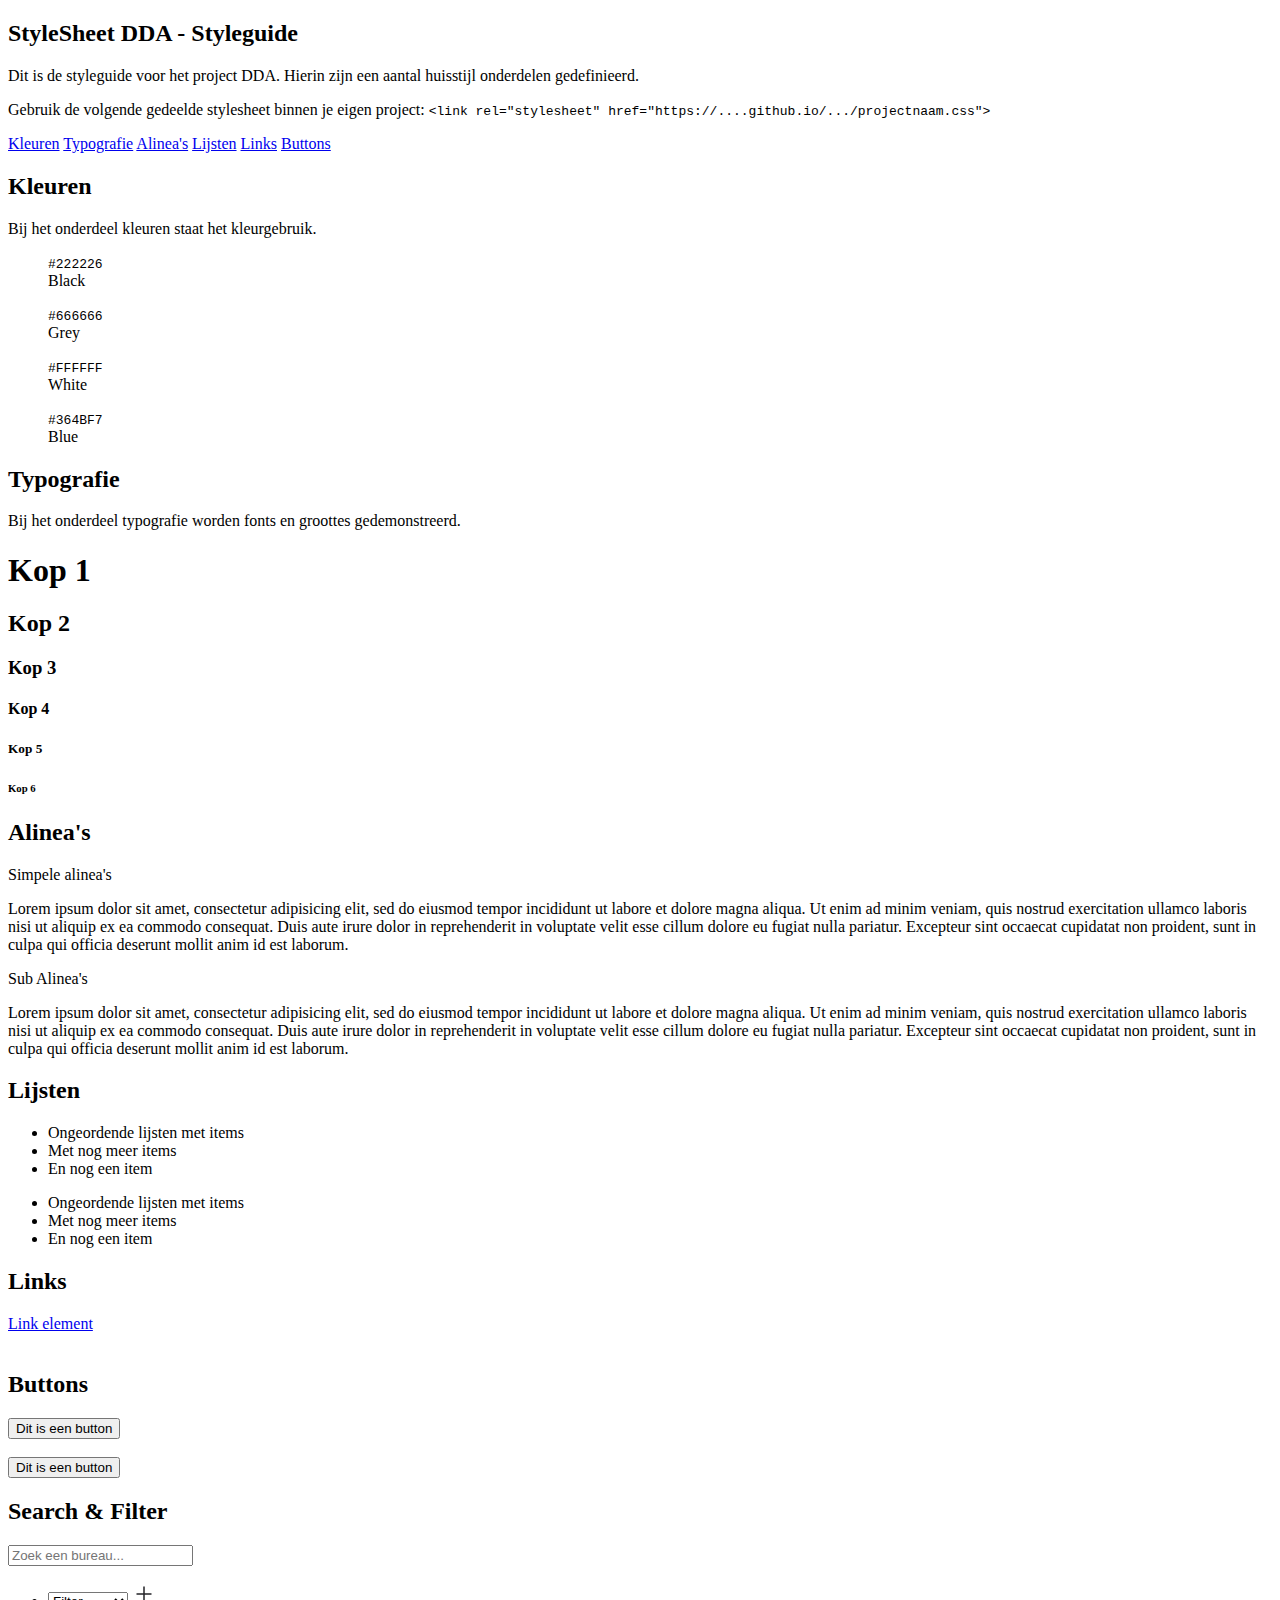
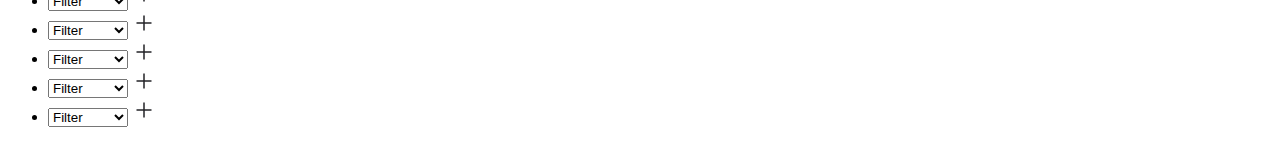
==== DDA.styleguide/styleguide.html @ 4ad400ae "added css en html" ====
<!DOCTYPE html>
<html lang="nl">
  <head>
    <meta charset="utf-8">
    <meta name="viewport" content="width=device-width, initial-scale=1.0">
    <title>StyleSheet DDA - Styleguide</title>
    <link rel="stylesheet" href="DDA.styleguide/styleguide.css">
    <link rel="stylesheet" href="DDA.styleguide/index.css">
    <link rel="preconnect" href="https://fonts.googleapis.com">
    <link rel="preconnect" href="https://fonts.gstatic.com" crossorigin>
    <link href="https://fonts.googleapis.com/css2?family=Archivo:ital,wght@0,100..900;1,100..900&display=swap" rel="stylesheet">    
    <link rel="preconnect" href="https://fonts.googleapis.com">
    <link rel="preconnect" href="https://fonts.gstatic.com" crossorigin>
    <link href="https://fonts.googleapis.com/css2?family=Archivo:ital,wght@0,100..900;1,100..900&family=Martian+Mono:wght@100..800&display=swap" rel="stylesheet">
  </head>
  <body>

    <header>
      <h2>StyleSheet DDA - Styleguide</h2>
      <p>Dit is de styleguide voor het project DDA. Hierin zijn een aantal huisstijl onderdelen gedefinieerd.</p>
      <p>Gebruik de volgende gedeelde stylesheet binnen je eigen project:
        <!-- Pas deze aan zodra deze repository live staat op GitHub Pages -->
        <code>&lt;link rel=&quot;stylesheet&quot; href=&quot;https://....github.io/.../projectnaam.css&quot;&gt;</code>
      </p>
    </header>

    <nav>
      <a href="#kleur">Kleuren</a>
      <a href="#typografie">Typografie</a>
      <a href="#alinea's">Alinea's</a>
      <a href="#lijsten">Lijsten</a>
      <a href="#links">Links</a>
      <a href="#buttons-black">Buttons</a>

      <!-- En eventueel meer categorieën -->
    </nav>


    <section id="kleur">

      <h2>Kleuren</h2>
      <p>Bij het onderdeel kleuren staat het kleurgebruik.</p>

      <figure>
        <code class="color-one">#222226</code>
        <figcaption>Black</figcaption>
      </figure>
      <figure>
        <code class="color-two">#666666</code>
        <figcaption>Grey</figcaption>
      </figure>
      <figure>
        <code class="color-three">#FFFFFF</code>
        <figcaption>White</figcaption>
      </figure>
      <figure>
        <code class="color-four">#364BF7</code>
        <figcaption>Blue</figcaption>
      </figure>

    </section>


    <section id="typografie">

      <h2>Typografie</h2>
      <p>Bij het onderdeel typografie worden fonts en groottes gedemonstreerd.</p>

      <h1 class="h1">Kop 1</h1>
      <h2 class="h2">Kop 2</h2>
      <h3 class="h3">Kop 3</h3>
      <h4 class="h4">Kop 4</h4>
      <h5 class="h5">Kop 5</h5>
      <h6 class="h6">Kop 6</h6>

      <section id="alinea's">
        
        <h2>Alinea's</h2>

      <p class="paragraph">Simpele alinea's</p>
      <p class="paragraph">Lorem ipsum dolor sit amet, consectetur adipisicing elit, sed do eiusmod
      tempor incididunt ut labore et dolore magna aliqua. Ut enim ad minim veniam,
      quis nostrud exercitation ullamco laboris nisi ut aliquip ex ea commodo
      consequat. Duis aute irure dolor in reprehenderit in voluptate velit esse
      cillum dolore eu fugiat nulla pariatur. Excepteur sint occaecat cupidatat non
      proident, sunt in culpa qui officia deserunt mollit anim id est laborum.</p>

      <p class="sub-text">Sub Alinea's</p>
      <p class="sub-text">Lorem ipsum dolor sit amet, consectetur adipisicing elit, sed do eiusmod
      tempor incididunt ut labore et dolore magna aliqua. Ut enim ad minim veniam,
      quis nostrud exercitation ullamco laboris nisi ut aliquip ex ea commodo
      consequat. Duis aute irure dolor in reprehenderit in voluptate velit esse
      cillum dolore eu fugiat nulla pariatur. Excepteur sint occaecat cupidatat non
      proident, sunt in culpa qui officia deserunt mollit anim id est laborum.</p>

      <section id="lijsten">

      <h2>Lijsten</h2>

      <ul class="unordered-lists-links">
        <li>Ongeordende lijsten met items</li>
        <li>Met nog meer items</li>
        <li>En nog een item</li>
      </ul>

      <ul class="unordered-lists-footerlinks">
        <li>Ongeordende lijsten met items</li>
        <li>Met nog meer items</li>
        <li>En nog een item</li>
      </ul>

      <section id="links">

      <h2>Links</h2>


      <a class="primary-cta" href="#">Link element</a><br><br>

    </section>

    <section id="buttons-black">
      <h2>Buttons</h2>
      <button class=buttons-black>Dit is een button</button>
    </section>

    <section id="buttons-blue"><br>
      <button class=buttons-blue>Dit is een button</button>
    </section>

    <h2>Search & Filter</h2>

    <form class="filter">
      <input type="text" id="search-input" placeholder="Zoek een bureau..." onkeyup="filterItems()">
      <ul id="items-list">
        <li>
          <select class="filter-element">
            <option value="">Filter</option>
            <option value="Design">Design</option>
            <option value="Research">Research</option>
          </select>
          <span class="plus-sign">
            <svg width="24" height="24" viewBox="0 0 24 24" fill="none" xmlns="http://www.w3.org/2000/svg">
              <path d="M12 4.5L12 19.5" stroke="#222226" stroke-width="1.5" stroke-miterlimit="4.62023" stroke-linejoin="round"/>
              <path d="M19.5 12L4.5 12" stroke="#222226" stroke-width="1.5" stroke-miterlimit="4.62023" stroke-linejoin="round"/>
            </svg>
          </span>
        </li>


        <li>
          <select class="filter-element">
            <option value="">Filter</option>
            <option value="Design">Design</option>
            <option value="Research">Research</option>
          </select>
          <span class="plus-sign">
            <svg width="24" height="24" viewBox="0 0 24 24" fill="none" xmlns="http://www.w3.org/2000/svg">
              <path d="M12 4.5L12 19.5" stroke="#222226" stroke-width="1.5" stroke-miterlimit="4.62023" stroke-linejoin="round"/>
              <path d="M19.5 12L4.5 12" stroke="#222226" stroke-width="1.5" stroke-miterlimit="4.62023" stroke-linejoin="round"/>
            </svg>
          </span>
        </li>

          <li>
            <select class="filter-element">
              <option value="">Filter</option>
              <option value="Design">Design</option>
              <option value="Research">Research</option>
            </select>
            <span class="plus-sign">
              <svg width="24" height="24" viewBox="0 0 24 24" fill="none" xmlns="http://www.w3.org/2000/svg">
                <path d="M12 4.5L12 19.5" stroke="#222226" stroke-width="1.5" stroke-miterlimit="4.62023" stroke-linejoin="round"/>
                <path d="M19.5 12L4.5 12" stroke="#222226" stroke-width="1.5" stroke-miterlimit="4.62023" stroke-linejoin="round"/>
              </svg>
            </span>
          </li>

          <li>
            <select class="filter-element">
              <option value="">Filter</option>
              <option value="Design">Design</option>
              <option value="Research">Research</option>
            </select>
            <span class="plus-sign">
              <svg width="24" height="24" viewBox="0 0 24 24" fill="none" xmlns="http://www.w3.org/2000/svg">
                <path d="M12 4.5L12 19.5" stroke="#222226" stroke-width="1.5" stroke-miterlimit="4.62023" stroke-linejoin="round"/>
                <path d="M19.5 12L4.5 12" stroke="#222226" stroke-width="1.5" stroke-miterlimit="4.62023" stroke-linejoin="round"/>
              </svg>
            </span>
          </li>

          <li>
            <select class="filter-element">
              <option value="">Filter</option>
              <option value="Design">Design</option>
              <option value="Research">Research</option>
            </select>
            <span class="plus-sign">
              <svg width="24" height="24" viewBox="0 0 24 24" fill="none" xmlns="http://www.w3.org/2000/svg">
                <path d="M12 4.5L12 19.5" stroke="#222226" stroke-width="1.5" stroke-miterlimit="4.62023" stroke-linejoin="round"/>
                <path d="M19.5 12L4.5 12" stroke="#222226" stroke-width="1.5" stroke-miterlimit="4.62023" stroke-linejoin="round"/>
              </svg>
            </span>
          </li>
      </ul>
  </form>



    <!-- En eventueel meer categorieën -->

  </body>
</html>
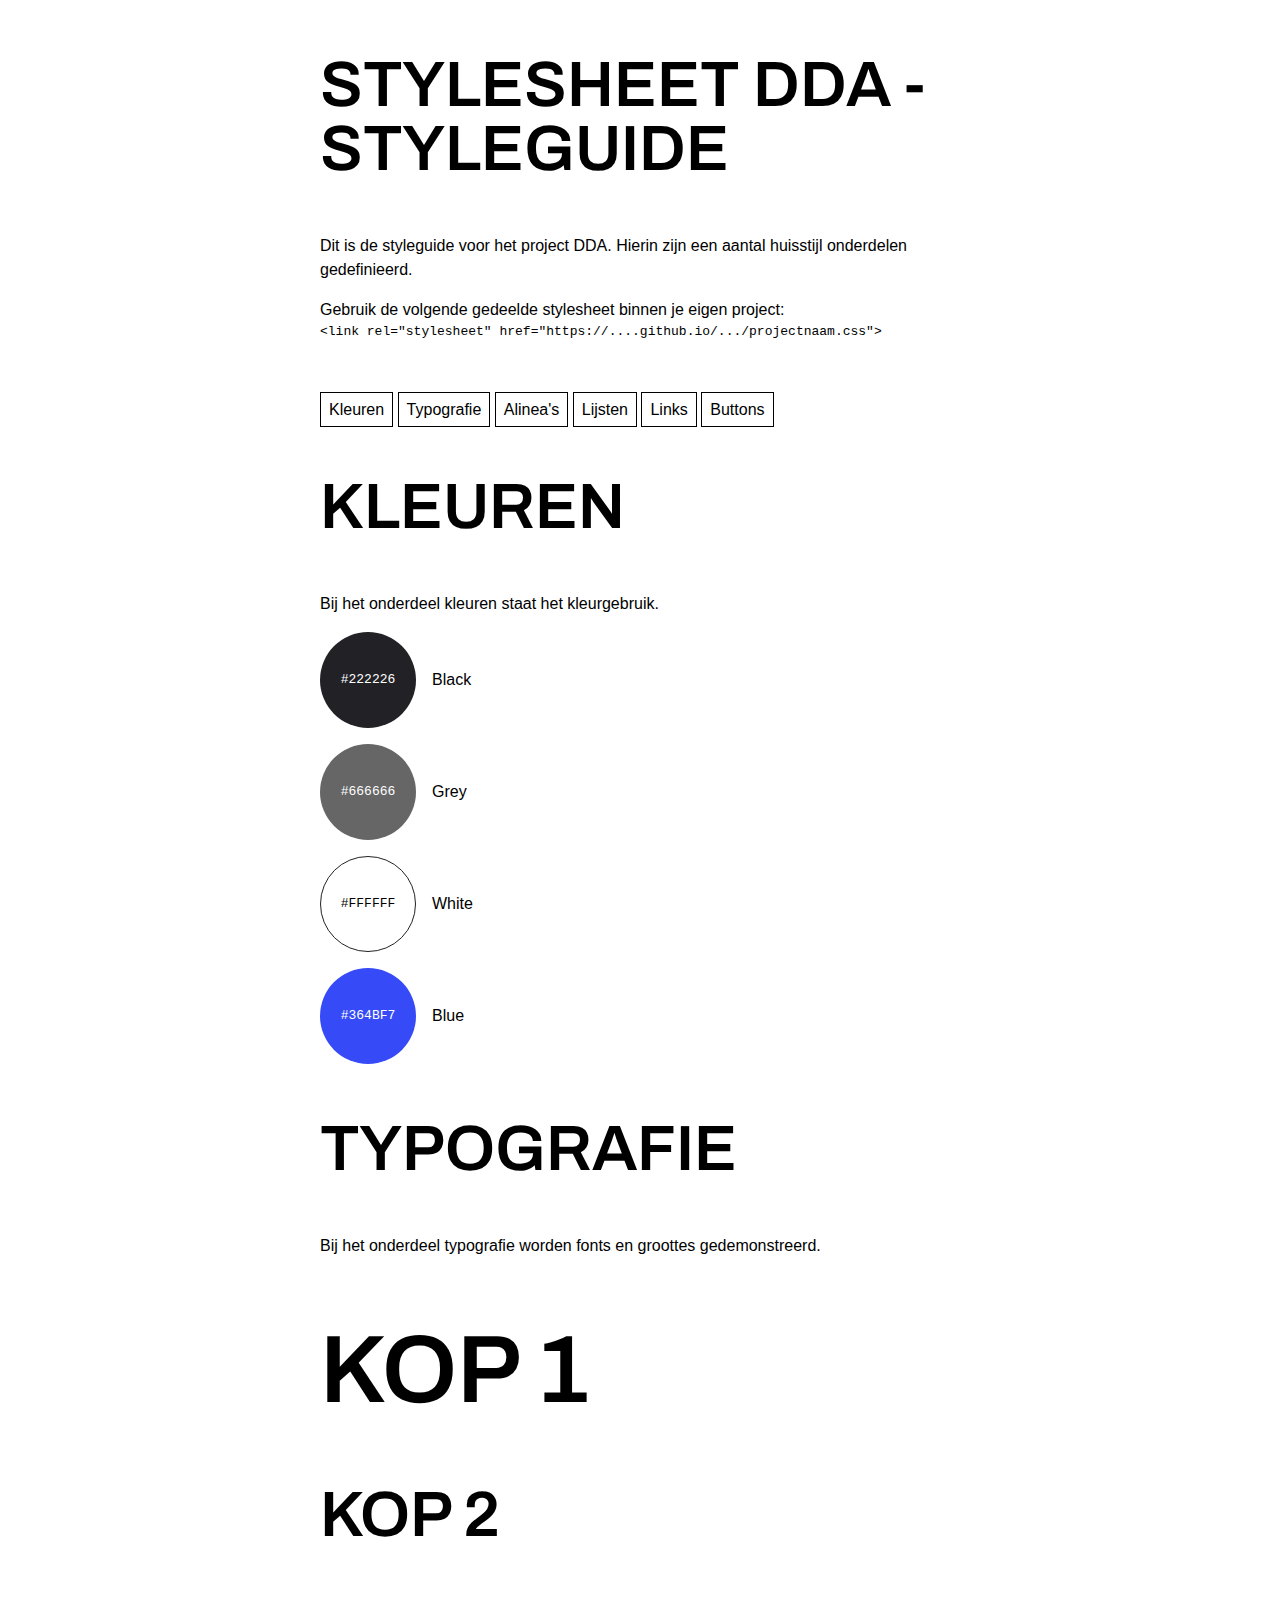
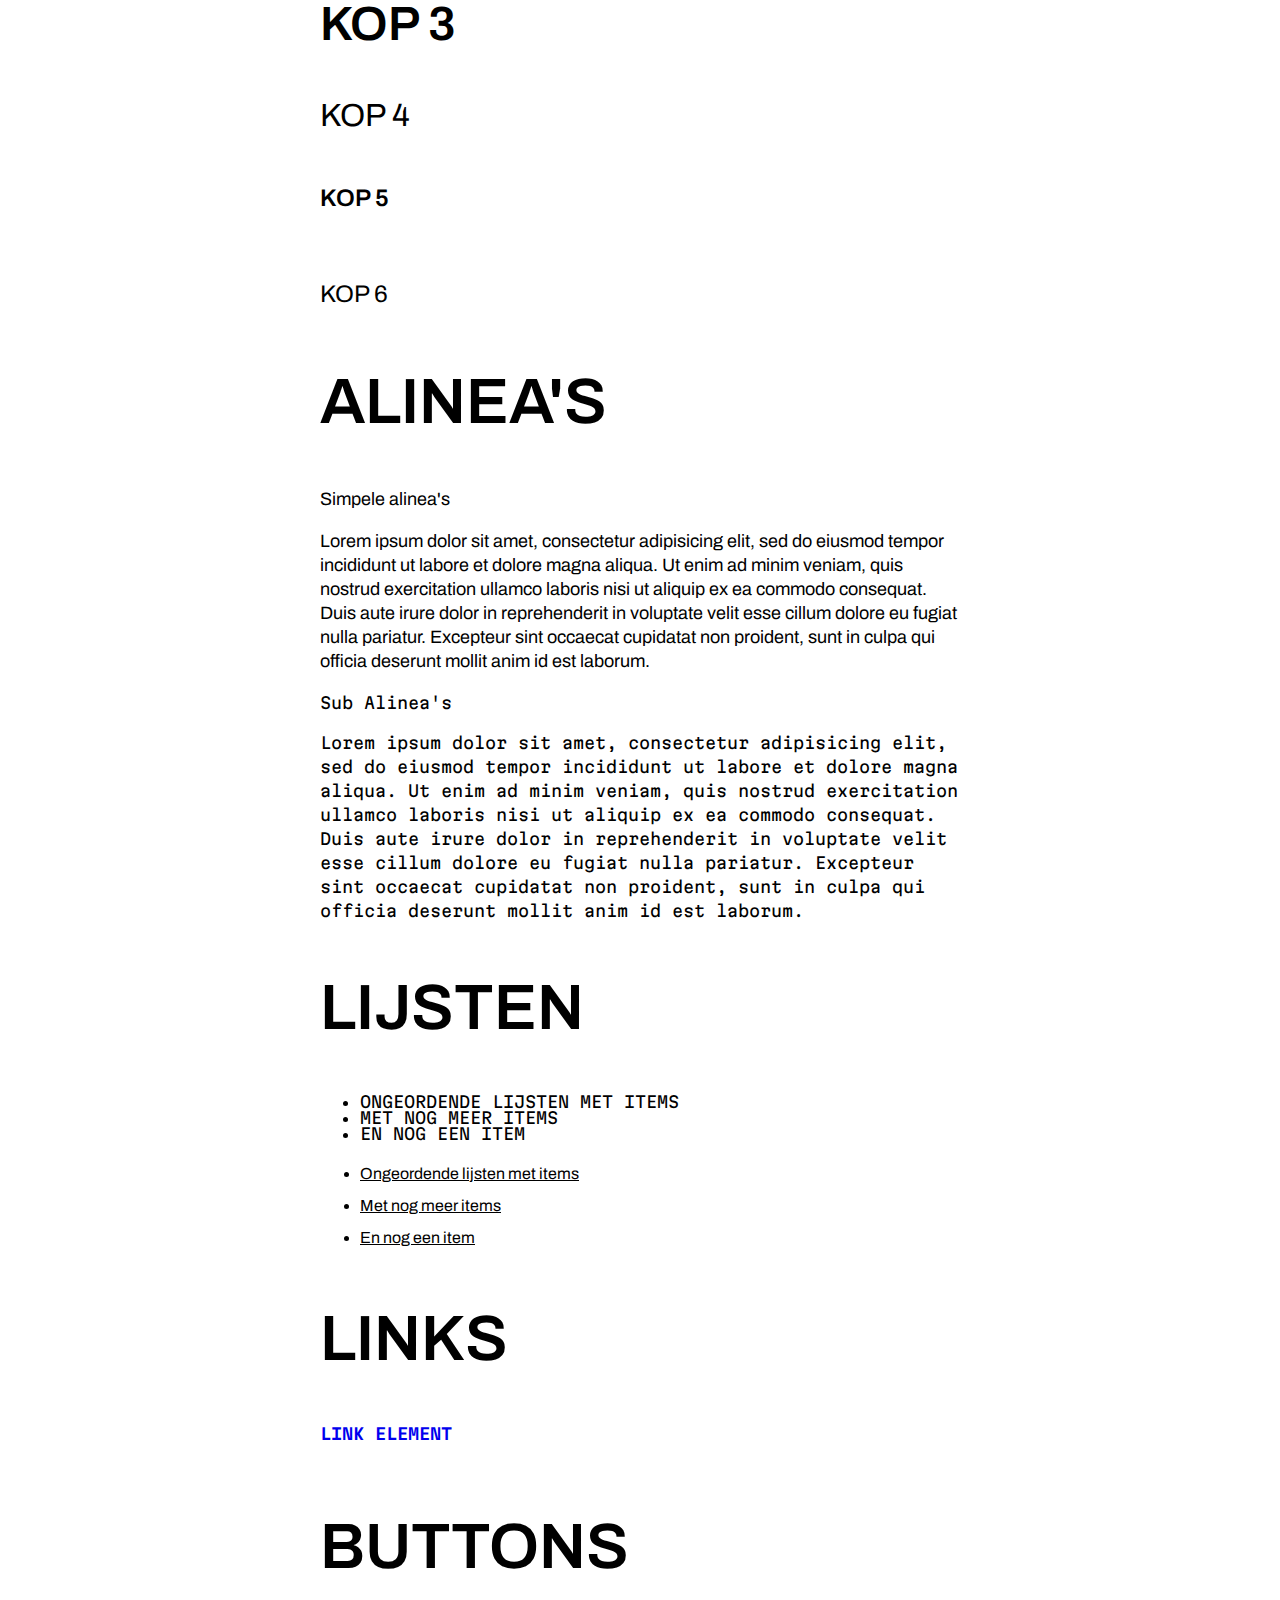
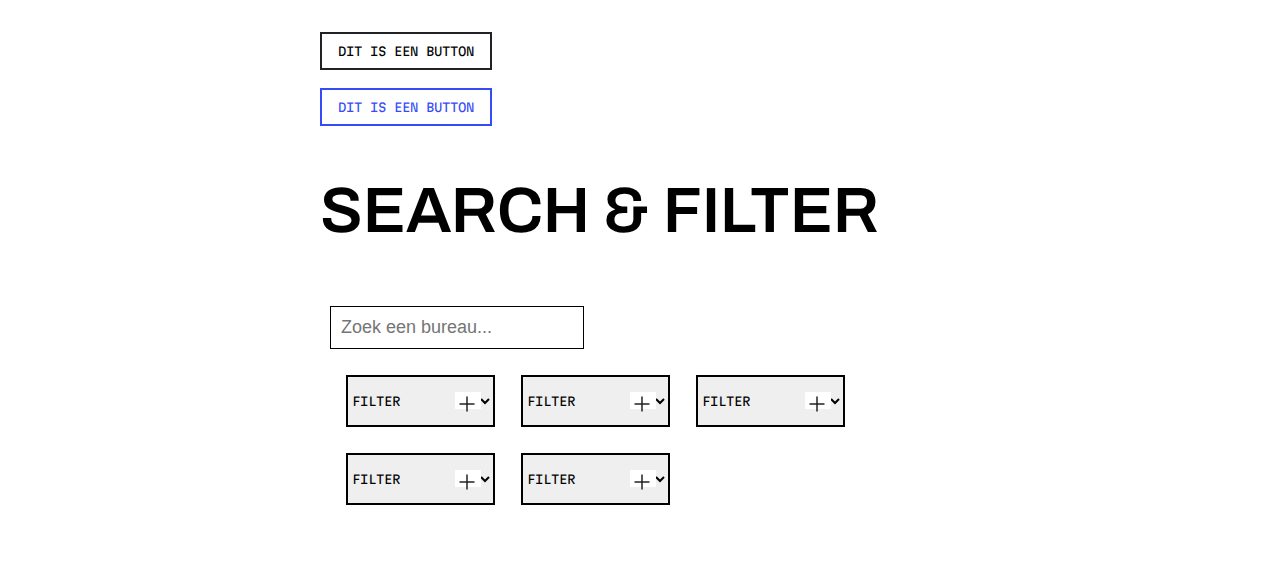
==== commit 15ae39b8: "stylesheet toegevoegd" ====
--- a/DDA.styleguide/styleguide.html
+++ b/DDA.styleguide/styleguide.html
@@ -4,8 +4,8 @@
     <meta charset="utf-8">
     <meta name="viewport" content="width=device-width, initial-scale=1.0">
     <title>StyleSheet DDA - Styleguide</title>
-    <link rel="stylesheet" href="DDA.styleguide/styleguide.css">
-    <link rel="stylesheet" href="DDA.styleguide/index.css">
+    <link rel="stylesheet" href="styleguide.css">
+    <link rel="stylesheet" href="index.css">
     <link rel="preconnect" href="https://fonts.googleapis.com">
     <link rel="preconnect" href="https://fonts.gstatic.com" crossorigin>
     <link href="https://fonts.googleapis.com/css2?family=Archivo:ital,wght@0,100..900;1,100..900&display=swap" rel="stylesheet">    
--- a/DDA.styleguide/styleguide.css
+++ b/DDA.styleguide/styleguide.css
@@ -0,0 +1,308 @@
+/* Schrijf hier de verschillende stijlen, die gedeeld gaan
+   worden door jullie projecten */
+   body {
+
+    /* custom properties */
+    
+    
+      /* kleur */
+    
+      --standard-color: #222226;
+      --second-standard-color: white;
+      --third-standard-color: #666666;
+      --changeable-color: #364BF7;
+      
+      /* font */
+      
+      --main-font: "Archivo";
+      --secondary-font: "Martian Mono";
+      --footer-font: "Inter";
+      
+      /* font size headings */
+          
+      --font-size-xxl: 96px;
+      --font-size-xl: 64px;
+      --font-size-l: 48px;
+      --font-size-m: 32px;
+      --font-size-s: 24px;
+      --font-size-xs: 24px;
+      /* font-size-extra */
+    
+      --font-size-paragraph: 18px;
+      --font-size-subtext: 16px;
+      --font-size-links: 12px;
+      --font-size-boldlinks:14px;
+      --font-size-ftlinks: 18px;
+    
+      /* line-height */
+    
+      --line-height-xxl: 96px;
+      --line-height-xl: 64px;
+      --line-height-l: 48px;
+      --line-height-m: 40px;
+      --line-height-s: 32px;
+      --line-height-xs: 24px;
+    
+      /* letter-spacing */
+      
+      --letter-spacing-main: -4%;
+      --letter-spacing-secondary: 0%;
+      
+      /* font-weight */
+      --standard-font-weight: 400;
+      --semibold-font-weight: 500;
+      --bold-font-weight: 600; }
+     
+       
+       
+      
+        
+      header {
+        font-family: var(--main-font);
+        padding-bottom: 40px;
+      }
+       
+       #kleur{
+    
+        .color-one{
+          background-color: var(--standard-color);
+          color: var(--second-standard-color)
+        }
+      
+        .color-two{
+          background-color: var(--third-standard-color);
+          color: var(--second-standard-color);
+        }
+      
+        .color-three{
+          background-color: var(--second-standard-color);
+          border: 1px solid var(--standard-color);
+        }
+      
+        .color-four{
+          background-color: var(--changeable-color);
+          color: var(--second-standard-color);
+        }
+      
+      }
+      
+    
+        h1{
+    
+          font-size: var(--font-size-xxl);
+          font-family: var(--main-font);
+          line-height: 96px;
+          letter-spacing: var(--letter-spacing-main);
+          font-weight: var(--bold-font-weight);
+          text-transform: uppercase;
+        }
+      
+        h2{
+          font-size: var(--font-size-xl);
+          font-family: var(--main-font);
+          line-height: 64px;
+          letter-spacing: var(--letter-spacing-main);
+          font-weight: var(--bold-font-weight);
+          text-transform: uppercase;
+        }
+      
+        h3{
+          font-size: var(--font-size-l);
+          font-family: var(--main-font);
+          line-height: 48px;
+          letter-spacing: var(--letter-spacing-main);
+          font-weight: var(--bold-font-weight);
+          text-transform: uppercase;
+        }
+      
+        h4{
+          font-size: var(--font-size-m);
+          font-family: var(--main-font);
+          line-height: 40px;
+          letter-spacing: var(--letter-spacing-secondary);
+          font-weight: var(--regular-font-weight);
+          text-transform: uppercase;
+        }
+      
+        h5{
+          font-size: var(--font-size-s);
+          font-family: var(--main-font);
+          line-height: 40px;
+          letter-spacing: var(--letter-spacing-secondary);
+          font-weight: var(--bold-font-weight);
+          text-transform: uppercase;
+        }
+      
+        h6{
+          font-size: var(--font-size-s);
+          font-family: var(--main-font);
+          line-height: 40px;
+          letter-spacing: var(--letter-spacing-secondary);
+          font-weight: var(--regular-font-weight);
+          text-transform: uppercase;
+        }
+      
+        .paragraph{
+          font-size: var(--font-size-paragraph);
+          font-family: var(--main-font);
+          font-weight: var(--regular-font-weight);
+          line-height: 24px;
+          letter-spacing: var(--letter-spacing-main);
+        }
+      
+        .sub-text{
+          font-size: var(--font-size-subtext);
+          font-family: var(--secondary-font);
+          font-weight: var(--regular-font-weight);
+          line-height: 24px;
+          letter-spacing: var(--letter-spacing-main);
+        }
+      
+        .unordered-lists-links{
+          font-family: var(--secondary-font);
+          font-weight: var(--regular-font-weight);
+          text-transform: uppercase;
+          text-decoration: none;
+          line-height: 16px;
+          letter-spacing: var(--letter-spacing-main);
+        }
+      
+        .primary-cta{
+          font-family: var(--secondary-font);
+          font-weight: var(--bold-font-weight);
+          text-transform: uppercase;
+          text-decoration: none;
+        }
+      
+        .unordered-lists-footerlinks{
+          font-size: var(--secondary-font);
+          font-family: var(--main-font);
+          font-weight: var(--regular-font-weight);
+          line-height: 32px;
+          letter-spacing: var(--letter-spacing-secondary);
+          text-decoration: underline;
+        }
+      
+      
+      #buttons-black{
+        .buttons-black{
+          display: flex;
+          align-items: center;
+          justify-content: center;
+          font-size: 12px;
+          font-family: "Martian Mono";
+          text-transform: uppercase;
+          gap: 12px;
+          padding: 10px 16px 10px 16px;
+          border: 2px solid #222226;
+          background-color: white;
+        }
+      }
+      
+        #buttons-blue{
+          .buttons-blue{
+            display: flex;
+            align-items: center;
+            justify-content: center;
+            font-size: 12px;
+            font-family: "Martian Mono";
+            text-transform: uppercase;
+            gap: 12px;
+            padding: 10px 16px 10px 16px;
+            border: 2px solid #364BF7;
+            background-color: white;
+            color: #364BF7;
+          }
+      }
+    
+      .filter {
+        display: flex;
+        align-items: center;
+        justify-content: space-between; /* Items verdeeld over de volledige breedte */
+        flex-wrap: wrap; /* Laat de items wrappen indien nodig */
+        margin-bottom: 20px;
+        padding: 10px;
+    }
+    
+    @media (max-width: 768px) {
+        .filter {
+            flex-direction: column; /* Zet de filter items onder elkaar */
+            justify-content: center; /* Centreer items horizontaal */
+            align-items: center; /* Centreer items verticaal */
+            padding: 10px;
+        }
+    
+        .filter ul {
+            justify-content: center; /* Centreer de lijst met filters */
+            width: 100%; /* Laat de lijst de volledige breedte gebruiken */
+            text-align: center; /* Zorg ervoor dat de tekst ook gecentreerd is */
+        }
+    
+        .filter li {
+            margin-right: 0; /* Verwijder eventuele marges tussen de filter items */
+            margin-bottom: 10px; /* Voeg een kleine marge aan de onderkant toe */
+            text-align: center; /* Centreer de tekst in elke filter */
+        }
+    
+        #search-input {
+            width: 100%; /* Zorg ervoor dat de zoekbalk de volledige breedte heeft */
+            margin-bottom: 10px; /* Voeg wat ruimte onder de zoekbalk toe */
+            text-align: center;
+        }
+    }
+    
+    
+    .filter #search-input {
+        flex-wrap: wrap;
+        padding: 10px;
+        font-size: 18px;
+        margin-bottom: 10px;
+        border: 1px solid black;
+      
+    }
+    
+    .filter ul {
+        display: flex;
+        list-style-type: none;
+        padding: 0;
+        margin: 0;
+        margin-left: auto; 
+        flex-wrap: wrap;
+    
+        @media (min-width: 768px) {
+            padding: 8px;
+            flex: 1 1 1 100% ;
+        }
+    
+        li {
+            padding: 10px 20px;
+            margin-right: 10px;
+            margin-bottom: 10px;
+            cursor: pointer;
+            white-space: nowrap;
+            position: relative;
+            @media (min-width: 768px) {
+                padding: 8px;
+            }
+        }
+    
+        .plus-sign{
+          position: absolute;
+          right: 22px;
+          top: 25px;
+          padding-right: 10px;
+          height: 25%;
+          width: 10%;
+          background: white;
+          pointer-events: none;
+        }
+    }
+    
+    .filter-element{
+      border: 2px solid black;
+      font-size: 12px;
+      text-transform: uppercase;
+      font-family: var(--secondary-font);
+      height: 52px;
+      width: 149px;
+    }--- a/DDA.styleguide/index.css
+++ b/DDA.styleguide/index.css
@@ -0,0 +1,197 @@
+/* Generieke stijlen, waarschijnlijk hoeven jullie deze niet aan te passen */
+
+@layer styleguide {
+    html, body {
+      scroll-behavior: smooth;
+    }
+    body {
+      max-width: 40em;
+      margin: auto;
+      background: #fff;
+    }
+    nav:not([class]),
+    h1:not([class]),
+    h2:not([class]),
+    p:not([class]),
+    figcaption:not([class]) {
+      font-family: sans-serif;
+      line-height: 1.5;
+    }
+    p:not([class]) > code:not([class]) {
+      display: block;
+    }
+    nav:not([class]) > a {
+      padding: .5em;
+      border: 1px solid;
+      color: inherit;
+      text-decoration: none;
+      &:hover, &:focus {
+        text-decoration: underline;
+      }
+    }
+    figure:not([class]) {
+      display: grid;
+      grid-template-columns: 6rem 1fr;
+      align-items: center;
+      gap: 1rem;
+      margin: 1rem 0;
+      > code {
+        display: grid;
+        place-items: center;
+        border-radius: 50%;
+        aspect-ratio: 1;
+        background: #ccc;
+      }
+    }  
+  }
+  
+  #kleur{
+    .color-example-1{
+      background-color: #222226;
+      color: white;
+    }
+  
+    .color-example-2{
+      background-color: #666666;
+      color: white;
+    }
+  
+    .color-example-3{
+      background-color: #FFFFFF;
+      border: 1px solid black;
+    }
+  
+    .color-example-4{
+      background-color: #364BF7;
+      color: white;
+    }
+  
+  }
+  
+  #typografie{
+    .h1{
+      font-size: 96px;
+      font-family: "Archivo";
+      line-height: 96px;
+      letter-spacing: -4%;
+      font-weight: 600;
+      text-transform: uppercase;
+    }
+  
+    .h2{
+      font-size: 64px;
+      font-family: "Archivo";
+      line-height: 64px;
+      letter-spacing: -4%;
+      font-weight: 600;
+      text-transform: uppercase;
+    }
+  
+    .h3{
+      font-size: 48px;
+      font-family: "Archivo";
+      line-height: 48px;
+      letter-spacing: -4%;
+      font-weight: 600;
+      text-transform: uppercase;
+    }
+  
+    .h4{
+      font-size: 32px;
+      font-family: "Archivo";
+      line-height: 40px;
+      letter-spacing: 0%;
+      font-weight: 400;
+      text-transform: uppercase;
+    }
+  
+    .h5{
+      font-size: 24px;
+      font-family: "Archivo";
+      line-height: 40px;
+      letter-spacing: 0%;
+      font-weight: 600;
+      text-transform: uppercase;
+    }
+  
+    .h6{
+      font-size: 24px;
+      font-family: "Archivo";
+      line-height: 40px;
+      letter-spacing: 0%;
+      font-weight: 400;
+      text-transform: uppercase;
+    }
+  
+    .paragraph{
+      font-size: 18px;
+      font-family: "Archivo";
+      font-weight: 400;
+      line-height: 24px;
+      letter-spacing: -4%;
+    }
+  
+    .sub-text{
+      font-size: 16px;
+      font-family: "Martian Mono";
+      font-weight: 400;
+      line-height: 24px;
+      letter-spacing: -4%;
+    }
+  
+    .unordered-lists{
+      font-family: "Martian Mono";
+      font-weight: 400;
+      text-transform: uppercase;
+      text-decoration: none;
+      line-height: 16px;
+      letter-spacing: 0%;
+    }
+  
+    .primary-cta{
+      font-family: "Martian Mono";
+      font-weight: 600;
+      text-transform: uppercase;
+      text-decoration: none;
+    }
+  
+    .unordered-lists-footer{
+      font-size: 18px;
+      font-family: "Archivo";
+      font-weight: 400;
+      line-height: 32px;
+      letter-spacing: 0%;
+      text-decoration: underline;
+    }
+  }
+  
+  #buttons-black{
+    .buttons-black{
+      display: flex;
+      align-items: center;
+      justify-content: center;
+      font-size: 12px;
+      font-family: "Martian Mono";
+      text-transform: uppercase;
+      gap: 12px;
+      padding: 10px 16px 10px 16px;
+      border: 2px solid #222226;
+      background-color: white;
+    }
+  }
+  
+    #buttons-blue{
+      .buttons-blue{
+        display: flex;
+        align-items: center;
+        justify-content: center;
+        font-size: 12px;
+        font-family: "Martian Mono";
+        text-transform: uppercase;
+        gap: 12px;
+        padding: 10px 16px 10px 16px;
+        border: 2px solid #364BF7;
+        background-color: white;
+        color: #364BF7;
+      }
+  }